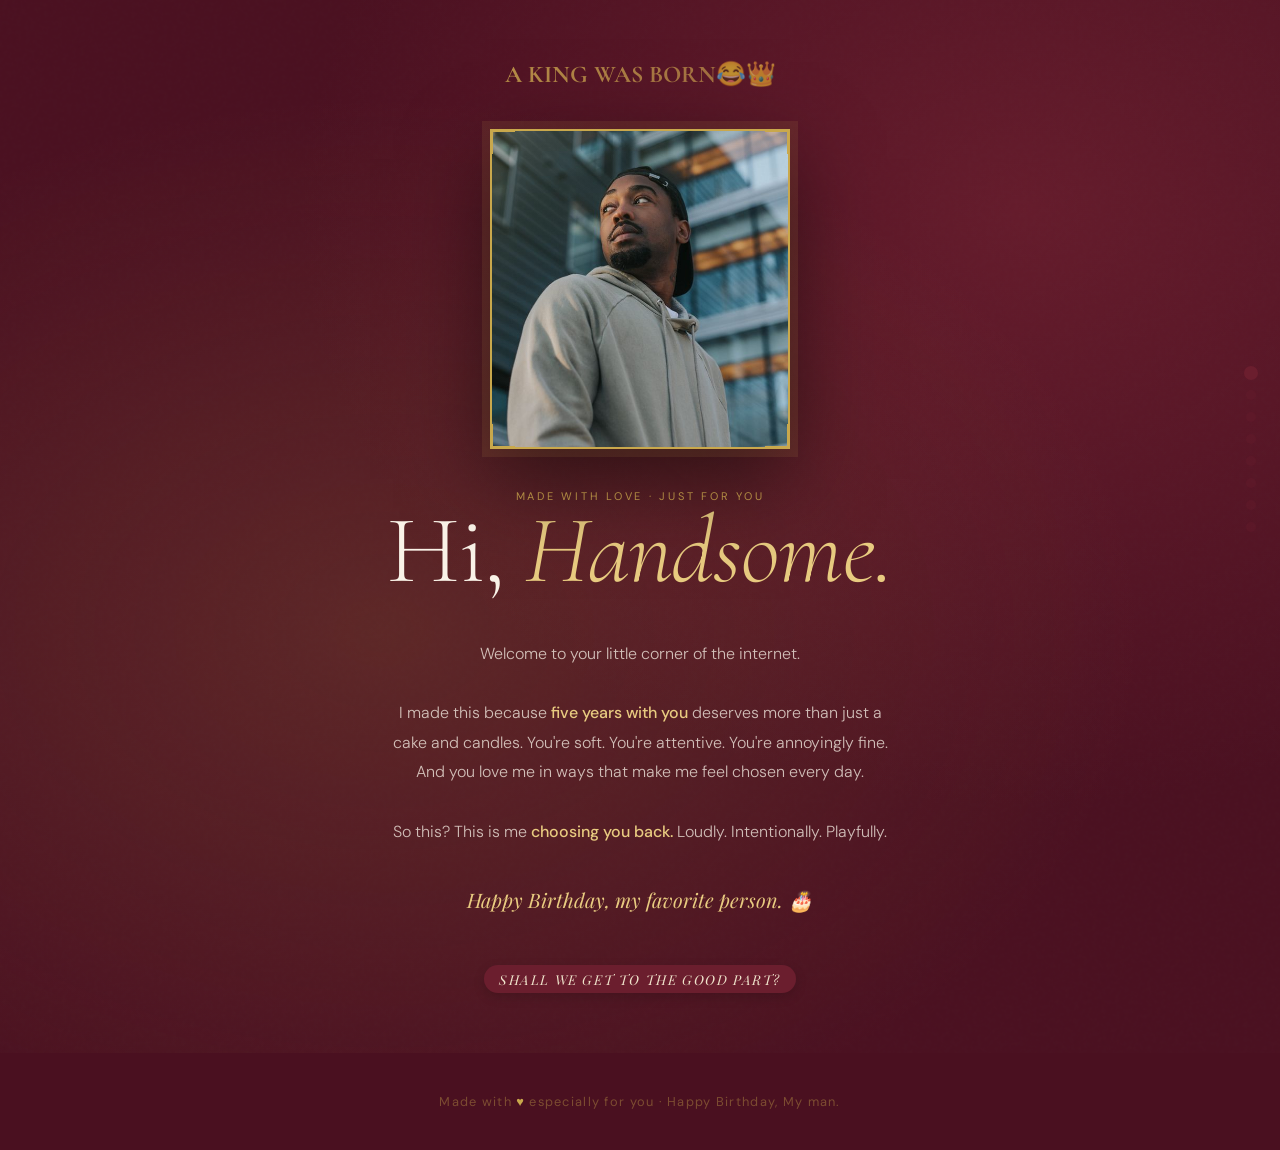
==== index.html @ 95a9f5c5 "Add files via upload" ====
<!DOCTYPE html>
<html lang="en">
<head>
<meta charset="UTF-8">
<meta name="viewport" content="width=device-width, initial-scale=1.0">
<title>Happy Birthday, Handsome 🎂</title>
<link href="https://fonts.googleapis.com/css2?family=Cormorant+Garamond:ital,wght@0,300;0,400;0,600;1,300;1,400&family=DM+Sans:wght@300;400;500&family=Playfair+Display:ital,wght@1,400;1,700&display=swap" rel="stylesheet">
<link rel="stylesheet" href="style.css" />

</head>
<body>



<!-- NAV DOTS -->
<nav class="nav-dots" aria-label="Navigation">
  <a href="#hero" title="Home"></a>
  <a href="#menu" title="Menu"></a>
  <a href="#memory" title="Memories"></a>
  <a href="#songs" title="Songs"></a>
  <a href="#vouchers" title="Vouchers"></a>
  <a href="#dates" title="Dates"></a>
  <a href="#gifts" title="Gifts"></a>
  <a href="#message" title="Message"></a>
</nav>

<!-- ── HERO ── -->
<section id="hero">
  <h2 class="king">A KING WAS BORN😂👑</h2>
  <div class="hero-bg"></div>
  <div class="hero-grain"></div>
  <div class="hero-content">
    <div class="hero-photo-frame">
      <div class="photo-placeholder">
        <!-- <svg viewBox="0 0 24 24" fill="none" stroke="currentColor" stroke-width="1">
          <rect x="3" y="3" width="18" height="18" rx="2"/>
          <circle cx="8.5" cy="8.5" r="1.5"/>
          <polyline points="21 15 16 10 5 21"/>
        </svg>
        Add your photo -->
        <img src="daea1a20ec5c3f0513011a13ac8ac44a.jpg" alt="bd boy" class="bd-man">
      </div>
      <div class="photo-corner tl"></div>
      <div class="photo-corner tr"></div>
      <div class="photo-corner bl"></div>
      <div class="photo-corner br"></div>
    </div>

    <div>
      <div class="hero-tag">Made with love · Just for you</div>
      <h1 class="hero-title">Hi, <em>Handsome.</em></h1>
    </div>

    <p class="hero-body">
      Welcome to your little corner of the internet.<br><br>
      I made this because <strong>five years with you</strong> deserves more than just a cake and candles.
      You're soft. You're attentive. You're annoyingly fine.
      And you love me in ways that make me feel chosen every day.<br><br>
      So this? This is me <strong>choosing you back.</strong> Loudly. Intentionally. Playfully.
    </p>

    <p class="hero-closing">Happy Birthday, my favorite person. 🎂</p>

    <a href="menu.html">
    <div class="scroll-hint">
      <p class="actn-btn">Shall we get to the good part?</p>
    </div>
  </a>
    <!-- <div class="scroll-hint">
      <svg viewBox="0 0 24 24" fill="none" stroke="currentColor" stroke-width="2">
        <polyline points="6 9 12 15 18 9"/>
      </svg>
      explore
    </div> -->
  </div>
</section>

<!-- ── MENU ── -->

<!-- ── MEMORY ── -->

<!-- ── SONGS ── -->


<!-- ── VOUCHERS ── -->


<!-- ── DATE IDEAS ── -->


<!-- ── GIFTS ── -->


<!-- ── MESSAGE ── -->


<footer>
  <p>Made with <span class="footer-heart">♥</span> especially for you · Happy Birthday, My man.</p>
</footer>

<script>
// ── A-Z DATE IDEAS ──


// ── GIFTS ──

// ── VOUCHERS ──

// ── CONFETTI ──

// ── SCROLL REVEAL ──
const observer = new IntersectionObserver((entries) => {
  entries.forEach(e => { if(e.isIntersecting) e.target.classList.add('visible'); });
}, { threshold: 0.1 });
document.querySelectorAll('.reveal').forEach(el => observer.observe(el));

// ── NAV DOTS ──
const sections = document.querySelectorAll('section[id]');
const dots = document.querySelectorAll('.nav-dots a');
const dotObserver = new IntersectionObserver((entries) => {
  entries.forEach(e => {
    if(e.isIntersecting) {
      dots.forEach(d => d.classList.remove('active'));
      const id = e.target.id;
      const dot = document.querySelector(`.nav-dots a[href="#${id}"]`);
      if(dot) dot.classList.add('active');
    }
  });
}, { threshold: 0.5 });
sections.forEach(s => dotObserver.observe(s));
</script>
</body>
</html>
---- style.css ----
:root {
    --burgundy: #6B1E2E;
    --burgundy-deep: #4A1020;
    --gold: #C9A84C;
    --gold-light: #E8CB80;
    --cream: #FAF3E8;
    --cream-dark: #F0E4CC;
    --text-dark: #2C1A12;
    --text-mid: #5C3D2E;
  }

  * { margin: 0; padding: 0; box-sizing: border-box; }

  html { scroll-behavior: smooth; }

  body {
    background: var(--cream);
    color: var(--text-dark);
    font-family: 'DM Sans', sans-serif;
    overflow-x: hidden;
  }

  .bd-man{
    object-fit: contain;
    width: 100%;
  }

  /* ── NAV DOTS ── */
  .nav-dots {
    position: fixed;
    right: 24px;
    top: 50%;
    transform: translateY(-50%);
    z-index: 100;
    display: flex;
    flex-direction: column;
    gap: 12px;
  }
  .nav-dots a {
    width: 10px; height: 10px;
    border-radius: 50%;
    background: var(--burgundy);
    opacity: 0.3;
    transition: opacity .3s, transform .3s;
    display: block;
  }
  .nav-dots a:hover, .nav-dots a.active { opacity: 1; transform: scale(1.4); }

  /* ── SECTIONS ── */
  section {
    min-height: 100vh;
    display: flex;
    flex-direction: column;
    justify-content: center;
    align-items: center;
    padding: 60px 24px;
    position: relative;
  }

  /* ────────────── HERO ────────────── */
  #hero {
    background: var(--burgundy-deep);
    overflow: hidden;
    gap: 0;
  }
  .hero-bg {
    position: absolute; inset: 0;
    background: radial-gradient(ellipse at 30% 60%, rgba(201,168,76,0.15) 0%, transparent 60%),
                radial-gradient(ellipse at 80% 20%, rgba(107,30,46,0.8) 0%, transparent 50%);
  }
  .hero-grain {
    position: absolute; inset: 0;
    background-image: url("data:image/svg+xml,%3Csvg viewBox='0 0 256 256' xmlns='http://www.w3.org/2000/svg'%3E%3Cfilter id='noise'%3E%3CfeTurbulence type='fractalNoise' baseFrequency='0.9' numOctaves='4' stitchTiles='stitch'/%3E%3C/filter%3E%3Crect width='100%25' height='100%25' filter='url(%23noise)' opacity='0.04'/%3E%3C/svg%3E");
    opacity: 0.4;
  }
  .hero-content {
    position: relative;
    z-index: 2;
    display: flex;
    flex-direction: column;
    align-items: center;
    gap: 40px;
    max-width: 700px;
    text-align: center;
    animation: fadeUp 1.2s ease both;
  }
  .hero-photo-frame {
    width: 300px; height: 320px;
    border: 2px solid var(--gold);
    position: relative;
    overflow: hidden;
    box-shadow: 0 0 0 8px rgba(201,168,76,0.1), 0 30px 80px rgba(0,0,0,0.5);
  }
  .hero-photo-frame::before {
    content: '';
    position: absolute; inset: 0;
    background: linear-gradient(135deg, rgba(201,168,76,0.15) 0%, transparent 50%);
    z-index: 1;
  }
  .photo-placeholder {
    width: 100%; height: 100%;
    background: linear-gradient(160deg, #3a1525 0%, #1e0b14 100%);
    display: flex; flex-direction: column;
    align-items: center; justify-content: center;
    gap: 12px; color: rgba(201,168,76,0.5);
    font-size: 13px; letter-spacing: 0.1em; text-transform: uppercase;
  }
  .photo-placeholder svg { width: 48px; height: 48px; opacity: 0.4; }
  .photo-corner {
    position: absolute;
    width: 24px; height: 24px;
    border-color: var(--gold);
    border-style: solid;
    z-index: 2;
  }
  .photo-corner.tl { top: -1px; left: -1px; border-width: 2px 0 0 2px; }
  .photo-corner.tr { top: -1px; right: -1px; border-width: 2px 2px 0 0; }
  .photo-corner.bl { bottom: -1px; left: -1px; border-width: 0 0 2px 2px; }
  .photo-corner.br { bottom: -1px; right: -1px; border-width: 0 2px 2px 0; }

  .hero-tag {
    font-family: 'DM Sans', sans-serif;
    font-size: 11px;
    letter-spacing: 0.25em;
    text-transform: uppercase;
    color: var(--gold);
    opacity: 0.8;
  }
  .hero-title {
    font-family: 'Cormorant Garamond', serif;
    font-size: clamp(3rem, 9vw, 6rem);
    font-weight: 300;
    color: var(--cream);
    line-height: 1;
    letter-spacing: -0.01em;
  }
  .hero-title em {
    font-style: italic;
    color: var(--gold-light);
  }
  .hero-body {
    color: rgba(250,243,232,0.75);
    font-size: 1rem;
    line-height: 1.85;
    font-weight: 300;
    max-width: 520px;
  }
  .hero-body strong {
    color: var(--gold-light);
    font-weight: 500;
  }
  .hero-closing {
    font-family: 'Playfair Display', serif;
    font-style: italic;
    font-size: 1.25rem;
    color: var(--gold-light);
  }
  .actn-btn {
    font-family: 'Playfair Display', serif;
    font-style: italic;
    font-size: 0.85rem;
    background-color: var(--burgundy);
    color: var(--cream-dark);
    padding: 5px 15px;
    border-radius: 20px;
    box-shadow: 0 4px 12px rgba(0, 0, 0, 0.15);
  }
  a{
    text-decoration: none;
  }
  .scroll-hint {
    margin-top: 12px;
    display: flex;
    flex-direction: column;
    align-items: center;
    gap: 8px;
    color: rgba(201,168,76,0.5);
    letter-spacing: 0.1em;
    text-transform: uppercase;
    animation: bounce 2s infinite;
    cursor: pointer;
  }
  

  /* ────────────── MENU PAGE ────────────── */
  #menu {
    background: var(--cream-dark);
    padding: 80px 24px;
  }
  .section-label {
    font-size: 11px;
    letter-spacing: 0.3em;
    text-transform: uppercase;
    color: var(--gold);
    margin-bottom: 16px;
  }
  .section-title {
    font-family: 'Cormorant Garamond', serif;
    font-size: clamp(2rem, 6vw, 3.5rem);
    font-weight: 300;
    color: var(--burgundy-deep);
    line-height: 1.15;
    margin-bottom: 48px;
    text-align: center;
  }
  .menu-grid {
    display: grid;
    grid-template-columns: repeat(auto-fit, minmax(240px, 1fr));
    gap: 24px;
    max-width: 900px;
    width: 100%;
  }
  .menu-card {
    background: white;
    border: 1px solid rgba(201,168,76,0.25);
    padding: 32px 28px;
    cursor: pointer;
    transition: transform .3s, box-shadow .3s, border-color .3s;
    text-decoration: none;
    display: block;
    position: relative;
    overflow: hidden;
  }
  .menu-card::before {
    content: '';
    position: absolute;
    bottom: 0; left: 0; right: 0;
    height: 3px;
    background: linear-gradient(90deg, var(--burgundy), var(--gold));
    transform: scaleX(0);
    transform-origin: left;
    transition: transform .3s;
  }
  .menu-card:hover { transform: translateY(-4px); box-shadow: 0 20px 50px rgba(107,30,46,0.1); border-color: var(--gold); }
  .menu-card:hover::before { transform: scaleX(1); }
  .menu-card-emoji { font-size: 2rem; margin-bottom: 16px; display: block; }
  .menu-card-num {
    font-size: 11px;
    letter-spacing: 0.2em;
    color: var(--gold);
    text-transform: uppercase;
    margin-bottom: 8px;
  }
  .menu-card h3 {
    font-family: 'Cormorant Garamond', serif;
    font-size: 1.4rem;
    font-weight: 400;
    color: var(--burgundy-deep);
    line-height: 1.2;
  }

  /* ────────────── MEMORY LANE ────────────── */
  #memory {
    background: var(--burgundy-deep);
    padding: 80px 24px;
  }
  #memory .section-title { color: var(--cream); }
  #memory .section-label { color: var(--gold-light); }
  .memory-grid {
    display: grid;
    grid-template-columns: repeat(3, 1fr);
    gap: 16px;
    max-width: 800px;
    width: 100%;
  }
  @media(max-width:600px){.memory-grid{grid-template-columns:repeat(2,1fr);}}
  .memory-photo {
    aspect-ratio: 3/4;
    background: linear-gradient(160deg, #3a1525 0%, #1e0b14 100%);
    border: 1px solid rgba(201,168,76,0.2);
    display: flex; flex-direction: column;
    align-items: center; justify-content: center;
    gap: 8px;
    color: rgba(201,168,76,0.4);
    font-size: 11px;
    letter-spacing: 0.1em;
    text-transform: uppercase;
    transition: border-color .3s;
    position: relative;
    overflow: hidden;
  }
  .memory-photo:hover { border-color: var(--gold); }
  .memory-photo svg { width: 32px; height: 32px; }
  .memory-photo:nth-child(2) { margin-top: 32px; }
  .memory-photo:nth-child(5) { margin-top: -32px; }
  .memory-caption {
    position: absolute;
    bottom: 0; left: 0; right: 0;
    background: linear-gradient(transparent, rgba(30,11,20,0.9));
    padding: 24px 12px 12px;
    font-family: 'Cormorant Garamond', serif;
    font-style: italic;
    font-size: 0.85rem;
    color: var(--gold-light);
    opacity: 0;
    transition: opacity .3s;
  }
  .memory-photo:hover .memory-caption { opacity: 1; }
  .memory-note {
    margin-top: 40px;
    font-family: 'Playfair Display', serif;
    font-style: italic;
    font-size: 1.1rem;
    color: rgba(250,243,232,0.6);
    text-align: center;
    max-width: 480px;
  }

  .reveal {
    opacity: 0;
    transform: translateY(22px);
    animation: fadeUp 0.65s ease forwards;
  }
  
  @keyframes fadeUp {
    to { opacity: 1; transform: translateY(0); }
  }

  /* ────────────── SONGS ────────────── */
  #songs {
    background: var(--cream);
    padding: 80px 24px;
  }
  .songs-intro {
    font-family: 'Cormorant Garamond', serif;
    font-style: italic;
    font-size: 1.15rem;
    color: var(--text-mid);
    text-align: center;
    max-width: 480px;
    margin-bottom: 48px;
    line-height: 1.8;
  }
  .songs-grid {
    display: flex;
    flex-direction: column;
    /* gap: 32px; */
    max-width: 640px;
    width: 100%;
  }
  .song-card {
    background: white;
    border: 1px solid rgba(201,168,76,0.2);
    padding: 0;
    overflow: hidden;
    box-shadow: 0 4px 24px rgba(107,30,46,0.06);
  }
  .song-header {
    padding: 20px 24px;
    background: linear-gradient(90deg, var(--burgundy-deep), #3a1525);
    display: flex; align-items: center; gap: 16px;
  }
  .song-icon {
    width: 44px; height: 44px;
    border-radius: 50%;
    background: rgba(201,168,76,0.15);
    border: 1px solid rgba(201,168,76,0.4);
    display: flex; align-items: center; justify-content: center;
    font-size: 1.2rem;
    flex-shrink: 0;
  }
  .song-meta { flex: 1; }
  .song-title {
    font-family: 'Cormorant Garamond', serif;
    font-size: 1.2rem;
    color: var(--cream);
    font-weight: 600;
  }
  .song-artist { font-size: 0.8rem; color: var(--gold-light); letter-spacing: 0.1em; text-transform: uppercase; margin-top: 2px; }
  .song-embed {
    padding: 0;
    background: #f8f0e8;
  }
  .song-embed iframe {
    width: 100%; height: 120px;
    border: none; display: block;
  }

  /* ────────────── VOUCHERS ────────────── */
  #vouchers {
    background: var(--burgundy);
    padding: 80px 24px;
  }
  #vouchers .section-title { color: var(--cream); }
  #vouchers .section-label { color: var(--gold-light); }
  .vouchers-grid {
    display: grid;
    grid-template-columns: repeat(auto-fit, minmax(260px, 1fr));
    gap: 24px;
    max-width: 900px;
    width: 100%;
  }
  .voucher {
    background: linear-gradient(135deg, var(--cream) 0%, #f5e8d0 100%);
    border: 2px solid var(--gold);
    padding: 40px 32px;
    text-align: center;
    position: relative;
    box-shadow: 0 8px 32px rgba(0,0,0,0.2);
    transition: transform .3s;
  }
  .voucher:hover { transform: translateY(-6px) rotate(0.5deg); }
  .voucher::before, .voucher::after {
    content: '✦';
    position: absolute;
    color: var(--gold);
    font-size: 1rem;
    opacity: 0.5;
  }
  .voucher::before { top: 12px; left: 16px; }
  .voucher::after { bottom: 12px; right: 16px; }
  .voucher-stamp {
    width: 64px; height: 64px;
    border-radius: 50%;
    background: var(--burgundy);
    border: 2px dashed var(--gold);
    display: flex; align-items: center; justify-content: center;
    font-size: 1.8rem;
    margin: 0 auto 20px;
  }
  .voucher-sub {
    display: flex;
    flex-direction: column;
    gap: 4px;
  }
  .voucher-title {
    font-family: 'Cormorant Garamond', serif;
    font-size: 1.4rem;
    font-weight: 600;
    color: var(--burgundy-deep);
    margin-bottom: 8px;
    line-height: 1.2;
  }
  .voucher-sub {
    font-size: 0.8rem;
    color: var(--text-mid);
    letter-spacing: 0.1em;
    text-transform: uppercase;
    margin-bottom: 20px;
  }
  .voucher-btn {
    background: var(--burgundy);
    color: var(--gold-light);
    border: none;
    padding: 10px 24px;
    font-family: 'DM Sans', sans-serif;
    font-size: 0.8rem;
    letter-spacing: 0.1em;
    text-transform: uppercase;
    cursor: pointer;
    transition: background .2s;
  }
  .voucher-btn:hover { background: var(--burgundy-deep); }
  .voucher-redeemed {
    position: absolute; inset: 0;
    background: rgba(107,30,46,0.9);
    display: flex; flex-direction: column;
    align-items: center; justify-content: center;
    gap: 8px;
    color: var(--gold-light);
    font-family: 'Cormorant Garamond', serif;
    font-size: 1.3rem;
    font-style: italic;
    opacity: 0;
    transition: opacity .3s;
    pointer-events: none;
  }
  .voucher.redeemed .voucher-redeemed { opacity: 1; pointer-events: all; }
  .voucher.redeemed .voucher-btn { display: none; }

  /* ────────────── DATE IDEAS ────────────── */
  #dates {
    background: var(--cream-dark);
    padding: 80px 24px;
  }
  .az-grid {
    display: grid;
    grid-template-columns: repeat(auto-fill, minmax(140px, 1fr));
    gap: 12px;
    max-width: 900px;
    width: 100%;
  }
  .az-item {
    background: white;
    border: 1px solid rgba(201,168,76,0.2);
    padding: 16px;
    transition: all .2s;
    cursor: default;
  }
  .az-item:hover {
    border-color: var(--burgundy);
    background: var(--burgundy-deep);
    color: white;
  }
  .az-item:hover .az-letter { color: var(--gold); }
  .az-item:hover .az-idea { color: var(--cream); }
  .az-letter {
    font-family: 'Cormorant Garamond', serif;
    font-size: 1.6rem;
    font-weight: 600;
    color: var(--burgundy);
    line-height: 1;
    margin-bottom: 4px;
  }
  .az-idea {
    font-size: 0.78rem;
    color: var(--text-mid);
    line-height: 1.3;
  }

  /* ────────────── GIFTS ────────────── */
  #gifts {
    background: var(--burgundy-deep);
    padding: 80px 24px;
  }
  #gifts .section-title { color: var(--cream); }
  #gifts .section-label { color: var(--gold-light); }
  .gifts-intro {
    font-family: 'DM Sans', sans-serif;
    font-size: 1rem;
    color: rgba(250,243,232,0.7);
    text-align: center;
    margin-bottom: 48px;
  }
  .gifts-row {
    display: flex;
    flex-direction: column;
    gap: 0;
    max-width: 680px;
    width: 100%;
  }
  .gift-btn {
    background: transparent;
    border: none;
    border-bottom: 1px solid rgba(201,168,76,0.15);
    padding: 20px 0;
    display: flex;
    align-items: center;
    gap: 20px;
    cursor: pointer;
    width: 100%;
    text-align: left;
    transition: all .2s;
    color: inherit;
  }
  .gift-btn:hover { padding-left: 8px; }
  .gift-btn:hover .gift-arrow { color: var(--gold); transform: translateX(4px); }
  .gift-icon-circle {
    width: 48px; height: 48px; flex-shrink: 0;
    border-radius: 50%;
    background: rgba(201,168,76,0.08);
    border: 1px solid rgba(201,168,76,0.2);
    display: flex; align-items: center; justify-content: center;
    font-size: 1.4rem;
    transition: all .2s;
  }
  .gift-btn:hover .gift-icon-circle {
    background: rgba(201,168,76,0.15);
    border-color: var(--gold);
  }
  .gift-label {
    flex: 1;
  }
  .gift-name {
    font-family: 'Cormorant Garamond', serif;
    font-size: 1.2rem;
    color: var(--cream);
    font-weight: 400;
  }
  .gift-teaser {
    font-size: 0.78rem;
    color: rgba(201,168,76,0.6);
    text-transform: uppercase;
    letter-spacing: 0.1em;
    margin-top: 2px;
  }
  .gift-arrow {
    color: rgba(201,168,76,0.3);
    font-size: 1.2rem;
    transition: all .3s;
  }
  .gift-reveal {
    max-height: 0;
    overflow: hidden;
    transition: max-height .5s ease, padding .3s;
    padding: 0 0 0 68px;
    background: rgba(0,0,0,0.2);
  }
  .gift-reveal.open {
    max-height: 300px;
    padding: 20px 20px 20px 68px;
    border-bottom: 1px solid rgba(201,168,76,0.15);
  }
  .gift-reveal p {
    font-size: 0.9rem;
    color: rgba(250,243,232,0.75);
    line-height: 1.8;
    margin-bottom: 10px;
  }
  .gift-reveal .important {
    font-size: 0.8rem;
    color: var(--gold-light);
    font-style: italic;
  }
  .gifts-closing {
    margin-top: 48px;
    padding: 32px;
    border: 1px solid rgba(201,168,76,0.2);
    max-width: 680px;
    text-align: center;
    background: rgba(201,168,76,0.04);
  }
  .gifts-closing p {
    font-family: 'Cormorant Garamond', serif;
    font-style: italic;
    font-size: 1.15rem;
    color: rgba(250,243,232,0.8);
    line-height: 1.9;
  }

  /* ────────────── MESSAGE ────────────── */
  #message {
    background: var(--cream);
    padding: 80px 24px;
    text-align: center;
  }
  .message-envelope {
    max-width: 600px;
    width: 100%;
    border: 2px solid rgba(201,168,76,0.3);
    padding: 56px 48px;
    position: relative;
    background: white;
    box-shadow: 0 20px 80px rgba(107,30,46,0.08);
  }
  @media(max-width:600px){.message-envelope{padding:40px 24px;}}
  .envelope-top {
    position: absolute;
    top: 0; left: 0; right: 0;
    height: 4px;
    background: linear-gradient(90deg, var(--burgundy), var(--gold), var(--burgundy));
  }
  .envelope-wax {
    width: 56px; height: 56px;
    border-radius: 50%;
    background: radial-gradient(circle at 40% 40%, var(--burgundy), var(--burgundy-deep));
    border: 2px solid var(--gold);
    display: flex; align-items: center; justify-content: center;
    font-size: 1.4rem;
    margin: 0 auto 32px;
    box-shadow: 0 4px 16px rgba(107,30,46,0.3);
  }
  .message-text {
    font-family: 'Cormorant Garamond', serif;
    font-size: 1.15rem;
    line-height: 2;
    color: var(--text-mid);
    font-style: italic;
  }
  .message-text strong {
    color: var(--burgundy);
    font-style: normal;
    font-weight: 600;
  }
  .message-sign {
    margin-top: 32px;
    font-family: 'Playfair Display', serif;
    font-style: italic;
    font-size: 1.4rem;
    color: var(--burgundy);
  }
  .message-hearts {
    margin-top: 12px;
    color: var(--gold);
    font-size: 1.2rem;
    letter-spacing: 6px;
  }

  /* ────────────── FOOTER ────────────── */
  footer {
    background: var(--burgundy-deep);
    padding: 40px 24px;
    text-align: center;
  }
  footer p {
    color: rgba(201,168,76,0.4);
    font-size: 0.8rem;
    letter-spacing: 0.1em;
  }
  footer .footer-heart { color: var(--gold); }

  /* ────────────── ANIMATIONS ────────────── */
  @keyframes fadeUp {
    from { opacity: 0; transform: translateY(40px); }
    to   { opacity: 1; transform: translateY(0); }
  }
  @keyframes bounce {
    0%,100% { transform: translateY(0); }
    50%      { transform: translateY(8px); }
  }
  .reveal {
    opacity: 0;
    transform: translateY(30px);
    transition: opacity .8s ease, transform .8s ease;
  }
  .reveal.visible {
    opacity: 1;
    transform: translateY(0);
  }

  /* confetti canvas */
  #confetti-canvas {
    position: fixed; inset: 0;
    pointer-events: none;
    z-index: 999;
  }

  .song-embed iframe {
    width: 100%;
    height: 300px;
    border: none;
    display: block;
  }

  .king{
      margin-bottom:40px;
      color: var(--gold);
          font-family: 'Cormorant Garamond', serif;
  }

  #reasons {
    background: var(--burgundy-deep);
    padding: 80px 24px;
  }
  #reasons .section-title { color: var(--cream); }
  #reasons .section-label { color: var(--gold-light); }
  
  .reasons-grid {
    display: grid;
    grid-template-columns: repeat(3, 1fr);
    gap: 16px;
    max-width: 900px;
    width: 100%;
    margin: 0 auto 48px;
  }
  
  @media (max-width: 700px) { .reasons-grid { grid-template-columns: repeat(2, 1fr); } }
  @media (max-width: 420px) { .reasons-grid { grid-template-columns: 1fr; } }
  
  .reason-card {
    background: rgba(255,255,255,0.03);
    border: 1px solid rgba(201,168,76,0.15);
    border-radius: 12px;
    padding: 20px 16px;
    cursor: default;
    transition: border-color 0.3s, transform 0.3s;
  }
  
  .reason-card:hover {
    border-color: var(--gold);
    transform: translateY(-3px);
  }
  
  .reason-num {
    font-family: 'Cormorant Garamond', serif;
    font-style: italic;
    font-size: 1.6rem;
    color: var(--gold);
    line-height: 1;
    margin-bottom: 10px;
  }
  
  .reason-text {
    font-family: 'DM Sans', sans-serif;
    font-size: 0.88rem;
    color: rgba(250,243,232,0.8);
    line-height: 1.7;
  }
  
  .reasons-closing {
    font-family: 'Playfair Display', serif;
    font-style: italic;
    font-size: 1.1rem;
    color: rgba(250,243,232,0.55);
    text-align: center;
    max-width: 480px;
    margin: 0 auto;
    border-top: 1px solid rgba(201,168,76,0.2);
    padding-top: 32px;
  }
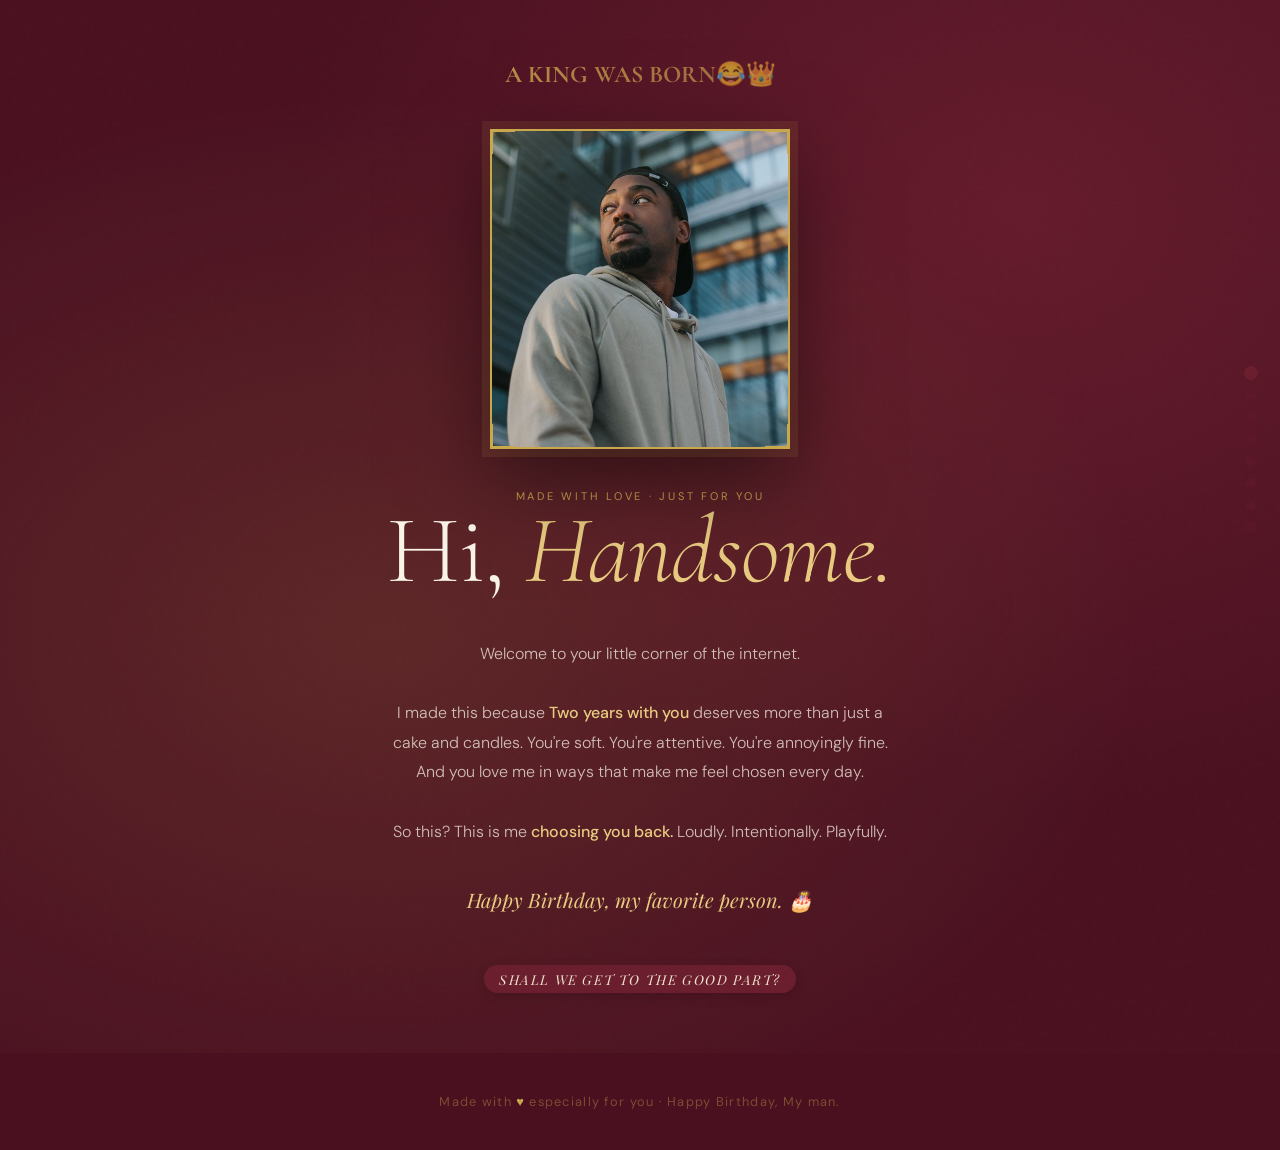
==== commit e581798d: "new changes" ====
--- a/index.html
+++ b/index.html
@@ -53,7 +53,7 @@
 
     <p class="hero-body">
       Welcome to your little corner of the internet.<br><br>
-      I made this because <strong>five years with you</strong> deserves more than just a cake and candles.
+      I made this because <strong>Two years with you</strong> deserves more than just a cake and candles.
       You're soft. You're attentive. You're annoyingly fine.
       And you love me in ways that make me feel chosen every day.<br><br>
       So this? This is me <strong>choosing you back.</strong> Loudly. Intentionally. Playfully.
